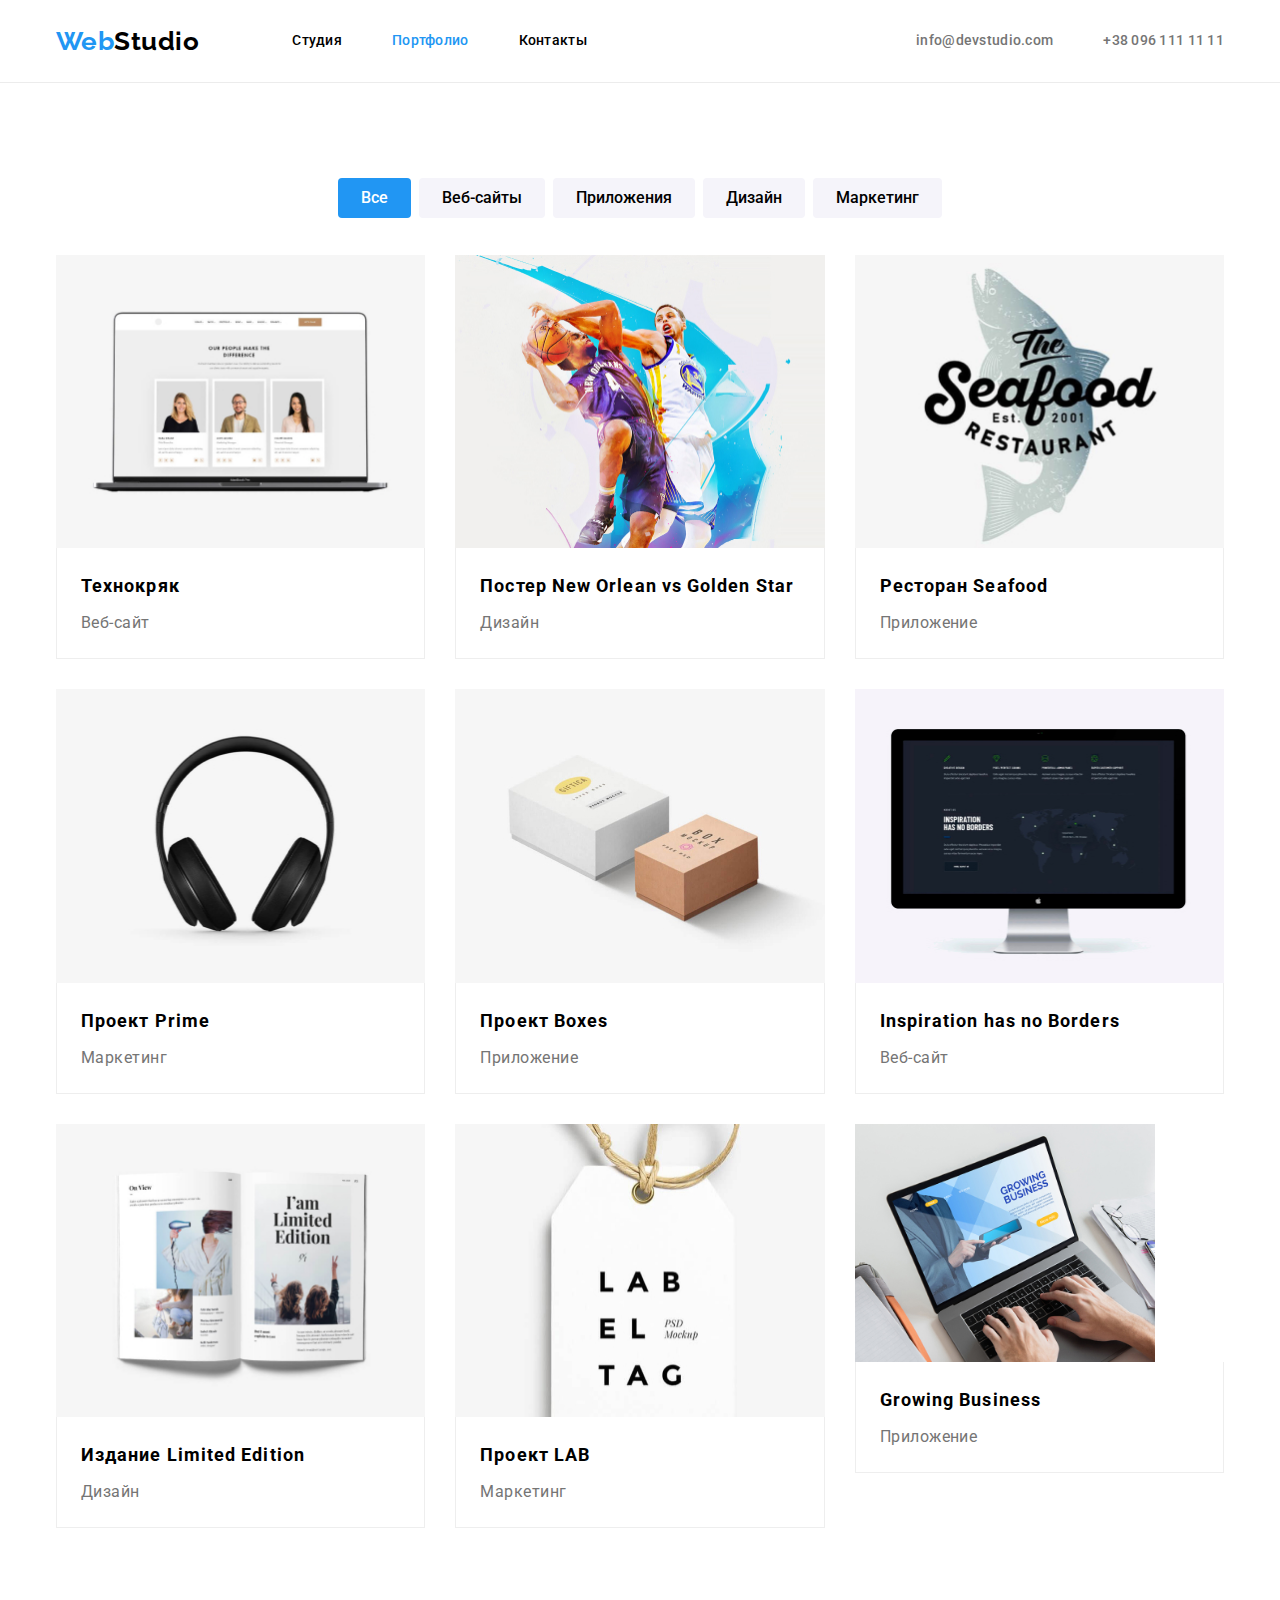
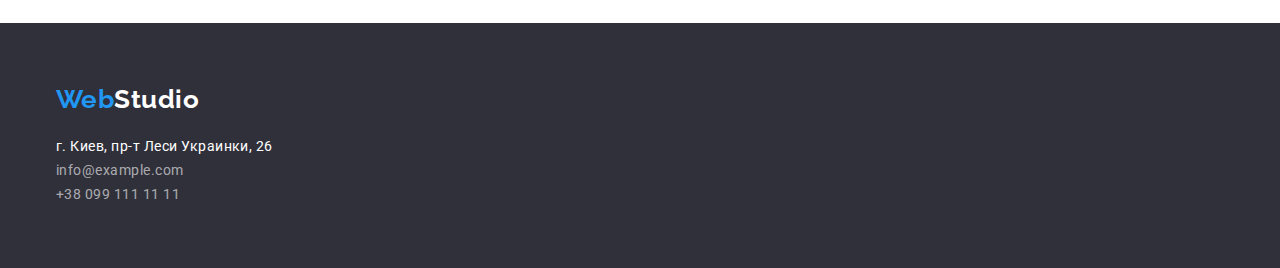
==== portfolio.html @ 82b2c9bb "commit-1" ====
<!DOCTYPE html>
<html lang="ru">
<head>
    <meta charset="UTF-8">
    <meta http-equiv="X-UA-Compatible" content="IE=edge">
    <meta name="viewport" content="width=device-width, initial-scale=1.0">
    <title>portfolio</title>
    <link rel="stylesheet" href="./css/modern-normalize.css" />
    <link rel="preconnect" href="https://fonts.gstatic.com">
    <link
        href="https://fonts.googleapis.com/css2?family=Raleway:wght@400;700&family=Roboto:wght@400;500;700;900&display=swap"
        rel="stylesheet">
    <link rel="stylesheet" href="./css/common.css" />
    <link rel="stylesheet" href="./css/portfolio.css" />
</head>
<body>
    <header class="header">
        <div class="container">
            <nav class="main-nav">
                <a href="#" class="logo">Web<Span class="logo-header">Studio</span></a>
                <ul class="site-nav list">
                    <li class="item-nav">
                        <a href="./index.html" class="link">Студия</a>
                    </li>
                    <li class="item-nav">
                        <a href="#portfolio" class="link current">Портфолио</a>
                    </li>
                    <li class="item-nav">
                        <a href="#kontakts" class="link">Контакты</a>
                    </li>
                </ul>
                <ul class="auth-nav list">
                    <li class="item-nav">
                        <a href="mailto:info@devstudio.com" class="link-nav">info@devstudio.com</a>
                    </li>
                    <li class="item-nav">
                        <a href="tel:+380961111111" class="link-nav">+38 096 111 11 11</a>
                    </li>
                </ul>
            </nav>
        </div>
    </header>
    <main>
        <section>
            <div class="container">
                <ul class="list block">
                    <li class="butt">
                        <button type="button" class="project all">Все</button>
                    </li>
                    <li class="butt">
                        <button type="button" class="project button-name">Веб-сайты</button>
                    </li>
                    <li class="butt">
                        <button type="button" class="project button-name">Приложения</button>
                    </li>
                    <li class="butt">
                        <button type="button" class="project button-name">Дизайн</button>
                    </li>
                    <li class="butt">
                        <button type="button" class="project button-name">Маркетинг</button>
                    </li>
                </ul>
                <h1 class="hidden" id="portfolio">Портфолио</h1>
                <ul class="list portfolio">
                    <li class="item">
                        <img src="images/tk.jpg" alt="карточки на мониторе" width="370">
                        <div class="card">
                            <h2 class="project-title">Технокряк</h2>
                            <p class="work">Веб-сайт</p>
                        </div>
                    </li>
                    <li class="item">
                        <img src="images/nogs.jpg" alt="игра в баскетбол" width="370">
                        <div class="card">
                            <h2 class="project-title">Постер New Orlean vs Golden Star</h2>
                            <p class="work">Дизайн</p>
                        </div>
                    </li>
                    <li class="item">
                        <img src="images/sf.jpg" alt="эмблема ресторана Seafood" width="370">
                        <div class="card">
                            <h2 class="project-title">Ресторан Seafood</h2>
                            <p class="work">Приложение</p>
                        </div>
                    </li>
                    <li class="item">
                        <img src="images/prime.jpg" alt="наушники" width="370">
                        <div class="card">
                            <h2 class="project-title">Проект Prime</h2>
                            <p class="work">Маркетинг</p>
                        </div>
                    </li>
                    <li class="item">
                        <img src="images/boxes.jpg" alt="две коробки" width="370">
                        <div class="card">
                            <h2 class="project-title">Проект Boxes</h2>
                            <p class="work">Приложение</p>
                        </div>
                    </li>
                    <li class="item">
                        <img src="images/insp.jpg" alt="монитор" width="370">
                        <div class="card">
                            <h2 class="project-title">Inspiration has no Borders</h2>
                            <p class="work">Веб-сайт</p>
                        </div>
                    </li>
                    <li class="item">
                        <img src="images/limited.jpg" alt="раскрытый журнал" width="370">
                        <div class="card">
                            <h2 class="project-title">Издание Limited Edition</h2>
                            <p class="work">Дизайн</p>
                        </div>
                    </li>
                    <li class="item">
                        <img src="images/lab.jpg" alt="бирка lab" width="370">
                        <div class="card">
                            <h2 class="project-title">Проект LAB</h2>
                            <p class="work">Маркетинг</p>
                        </div>
                    </li>
                    <li class="item">
                        <img src="images/growing.jpg" alt="Growing Business на экране" width="300">
                        <div class="card">
                            <h2 class="project-title">Growing Business</h2>
                            <p class="work">Приложение</p>
                        </div>
                    </li>
                </ul>
            </div>
        </section>

    </main>
    <footer class="down">
        <div class="container">
            <a href="#" class="logo">Web<Span class="logo-footer">Studio</span></a>
            <address class="contacts-links">
                <p id="kontakts"><a href="#" class="address">г. Киев, пр-т Леси Украинки, 26</a> </p>
                <ul class="list footer">
                    <li>
                        <a href="mailto:info@example.com" class="kontakts-down">info@example.com</a>
                    </li>
                    <li>
                        <a href="tel:+380991111111" class="kontakts-down">+38 099 111 11 11</a>
                    </li>
                </ul>
            </address>
        </div>
    </footer>
</body>
</html>
---- css/common.css ----
html {
  box-sizing: border-box;
}

*,
*::before,
*::after {
  box-sizing: inherit;
}

* {
  margin: 0;
  padding: 0;
}

:root {
  --white-text: rgba(255, 255, 255, 1);
  --blue: rgba(33, 150, 243, 1);
  --grey-text: rgba(117, 117, 117, 1);
  --grey-light-background: rgba(245, 244, 250, 1);
  --grey-light-op60: rgba(255, 255, 255, 0.6);
  --black-background: rgba(47, 48, 58, 1);
  --grey-background: #f5f4fa;
  --blue-logo: #2196f3;
  --black-text: #000000;
  --border: rgba(236, 236, 236, 1);
  --border-portfolio: rgba(238, 238, 238, 1);
}

body {
  font-family: 'Roboto', sans-serif;
  letter-spacing: 0.03em;
}

.container {
  width: 1200px;
  margin: 0 auto;
  padding: 0 15px;
  border: 1px solid transparent;
}

.list {
  list-style: none;
  font-weight: 500;
  margin-top: 0;
  margin-bottom: 0;
  display: flex;
}

.header {
  background-color: #ffffff;
  border-bottom-width: 1px;
  border-bottom-style: solid;
  border-color: var(--border);
}

.main-nav {
  display: flex;
  align-items: center;
}

.logo {
  font-family: 'Raleway', sans-serif;
  font-weight: 700;
  font-size: 26px;
  line-height: 1.19;
  color: var(--blue-logo);
}

.logo-header,
.link {
  color: var(--black-text);
}

.site-nav {
  display: flex;
  margin-left: 93px;
  padding: 0;
}

.auth-nav {
  display: flex;
  margin-left: auto;
}

.site-nav .item-nav {
  margin-right: 50px;
}

.auth-nav .item-nav + .item-nav {
  margin-left: 50px;
}

.site-nav .link,
.auth-nav .link-nav {
  display: block;
  padding-top: 32px;
  padding-bottom: 32px;
}

.site-nav .link:hover,
.site-nav .link:focus,
.auth-nav .link-nav:hover,
.auth-nav .link-nav:focus,
.logo:hover {
  color: var(--blue);
}

.project:hover,
.project:focus {
  color: var(--blue);
}

.link,
.link-nav {
  font-weight: 500;
  font-size: 14px;
  line-height: 1.14;
  letter-spacing: 0.02em;
}

.link-nav {
  color: var(--grey-text);
}

.site-nav .link.current,
.auth-nav .link-nav.current {
  color: var(--blue);
}

button {
  font-family: inherit;
}

.logo-footer {
  color: #ffffff;
}

img {
  display: block;
  max-width: 100%;
  height: auto;
}

.address {
  display: block;
  color: var(--white-text);
  font-weight: 400;
  font-size: 14px;
  line-height: 1.71;
  margin-top: 20px;
}

.kontakts-down {
  color: var(--grey-light-op60);
  font-weight: 400;
  font-size: 14px;
  line-height: 1.71;
  margin-top: 9px;
}

.down {
  background-color: var(--black-background);
  padding: 60px 0;
}

.footer {
  flex-direction: column;
}
---- css/portfolio.css ----
.hidden {
  visibility: hidden;
}

.block {
  justify-content: center;
}

.project {
  display: inline-block;
  padding: 6px 22px;
  border-radius: 4px;
  border: 1px solid transparent;
}

.all {
  color: var(--white-text);
  font-weight: 500;
  background-color: var(--blue);
  font-size: 16px;
  line-height: 1.63;
  text-align: center;
}

.button-name {
  font-weight: 500;
  background-color: var(--grey-background);
  font-size: 16px;
  line-height: 1.63;
  text-align: center;
}

.butt + .butt {
  margin-left: 8px;
}

section {
  padding-top: 94px;
  padding-bottom: 94px;
}

.portfolio {
  display: flex;
  flex-wrap: wrap;
  padding: 0;
  margin: 0;
}

.portfolio > .item {
  flex-basis: calc((100% - 60px) / 3);
  margin-right: 30px;
  margin-bottom: 30px;
}

.item:nth-child(3n) {
  margin-right: 0px;
}

.item:nth-last-child(-n + 3) {
  margin-bottom: 0;
}

.card {
  padding: 20px 24px;
  border-left: 1px solid var(--border-portfolio);
  border-right: 1px solid var(--border-portfolio);
  border-bottom: 1px solid var(--border-portfolio);
}

.project-title {
  font-size: 18px;
  line-height: 2;
  letter-spacing: 0.06em;
  margin-top: 0;
  margin-bottom: 4px;
}

.work {
  color: var(--grey-text);
  font-weight: 400;
  font-size: 16px;
  line-height: 1.88;
  margin-top: 0;
  margin-bottom: 0;
}
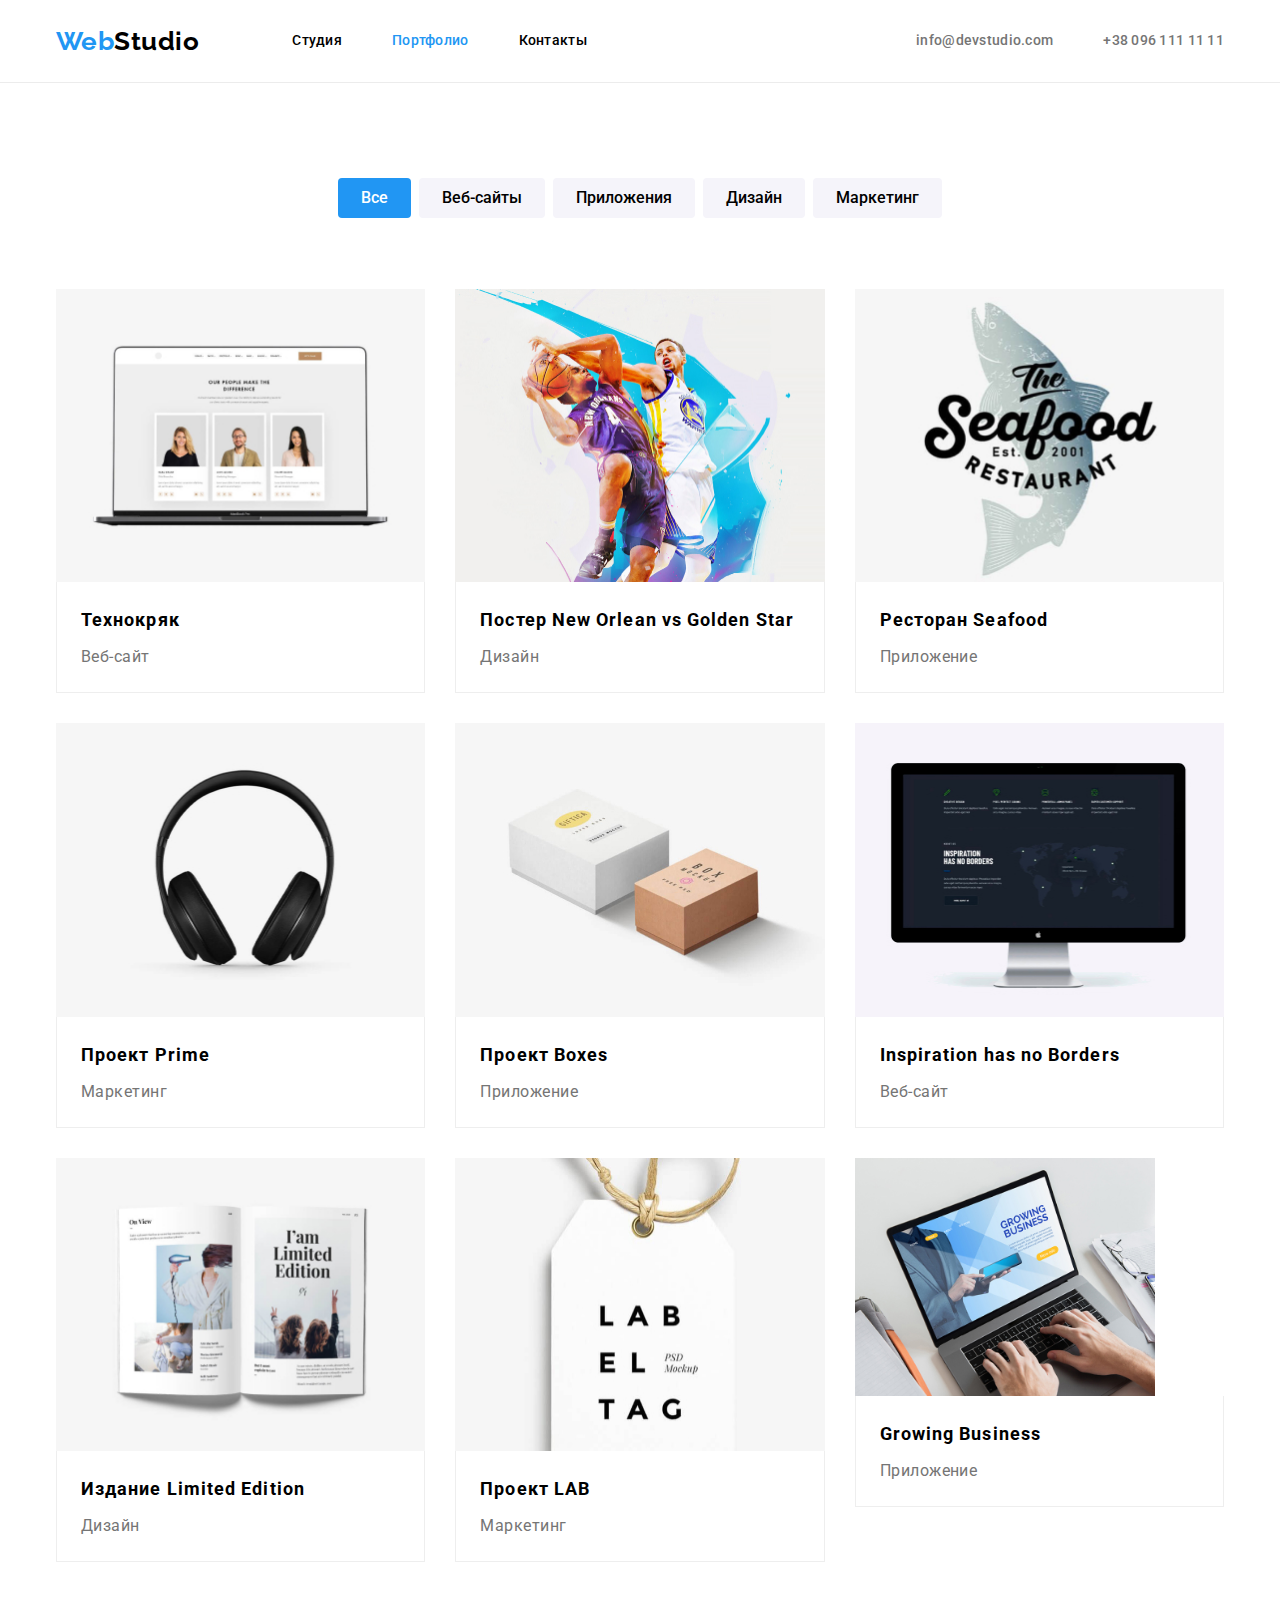
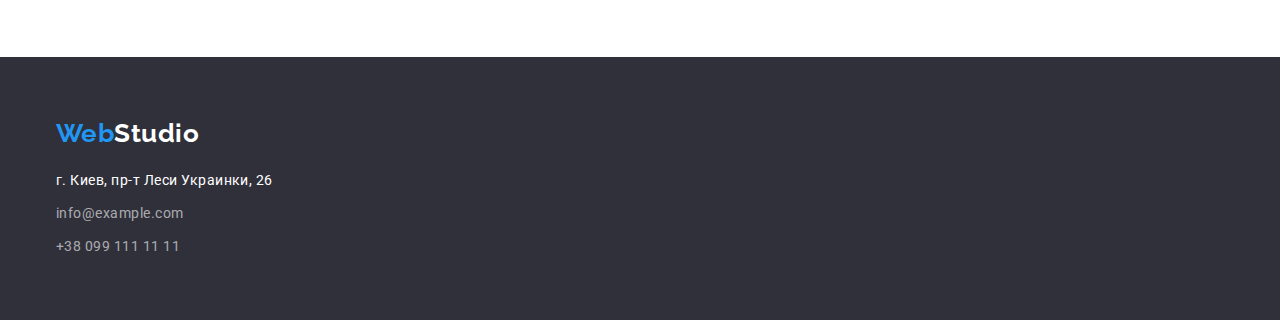
==== commit 952423ac: "commit-2" ====
--- a/portfolio.html
+++ b/portfolio.html
@@ -136,10 +136,10 @@
             <address class="contacts-links">
                 <p id="kontakts"><a href="#" class="address">г. Киев, пр-т Леси Украинки, 26</a> </p>
                 <ul class="list footer">
-                    <li>
+                    <li class="footer-mail">
                         <a href="mailto:info@example.com" class="kontakts-down">info@example.com</a>
                     </li>
-                    <li>
+                    <li class="footer-mail">
                         <a href="tel:+380991111111" class="kontakts-down">+38 099 111 11 11</a>
                     </li>
                 </ul>
--- a/css/common.css
+++ b/css/common.css
@@ -156,6 +156,9 @@
   font-weight: 400;
   font-size: 14px;
   line-height: 1.71;
+}
+
+.footer-mail {
   margin-top: 9px;
 }
 
--- a/css/portfolio.css
+++ b/css/portfolio.css
@@ -4,6 +4,7 @@
 
 .block {
   justify-content: center;
+  margin-bottom: 34px;
 }
 
 .project {
